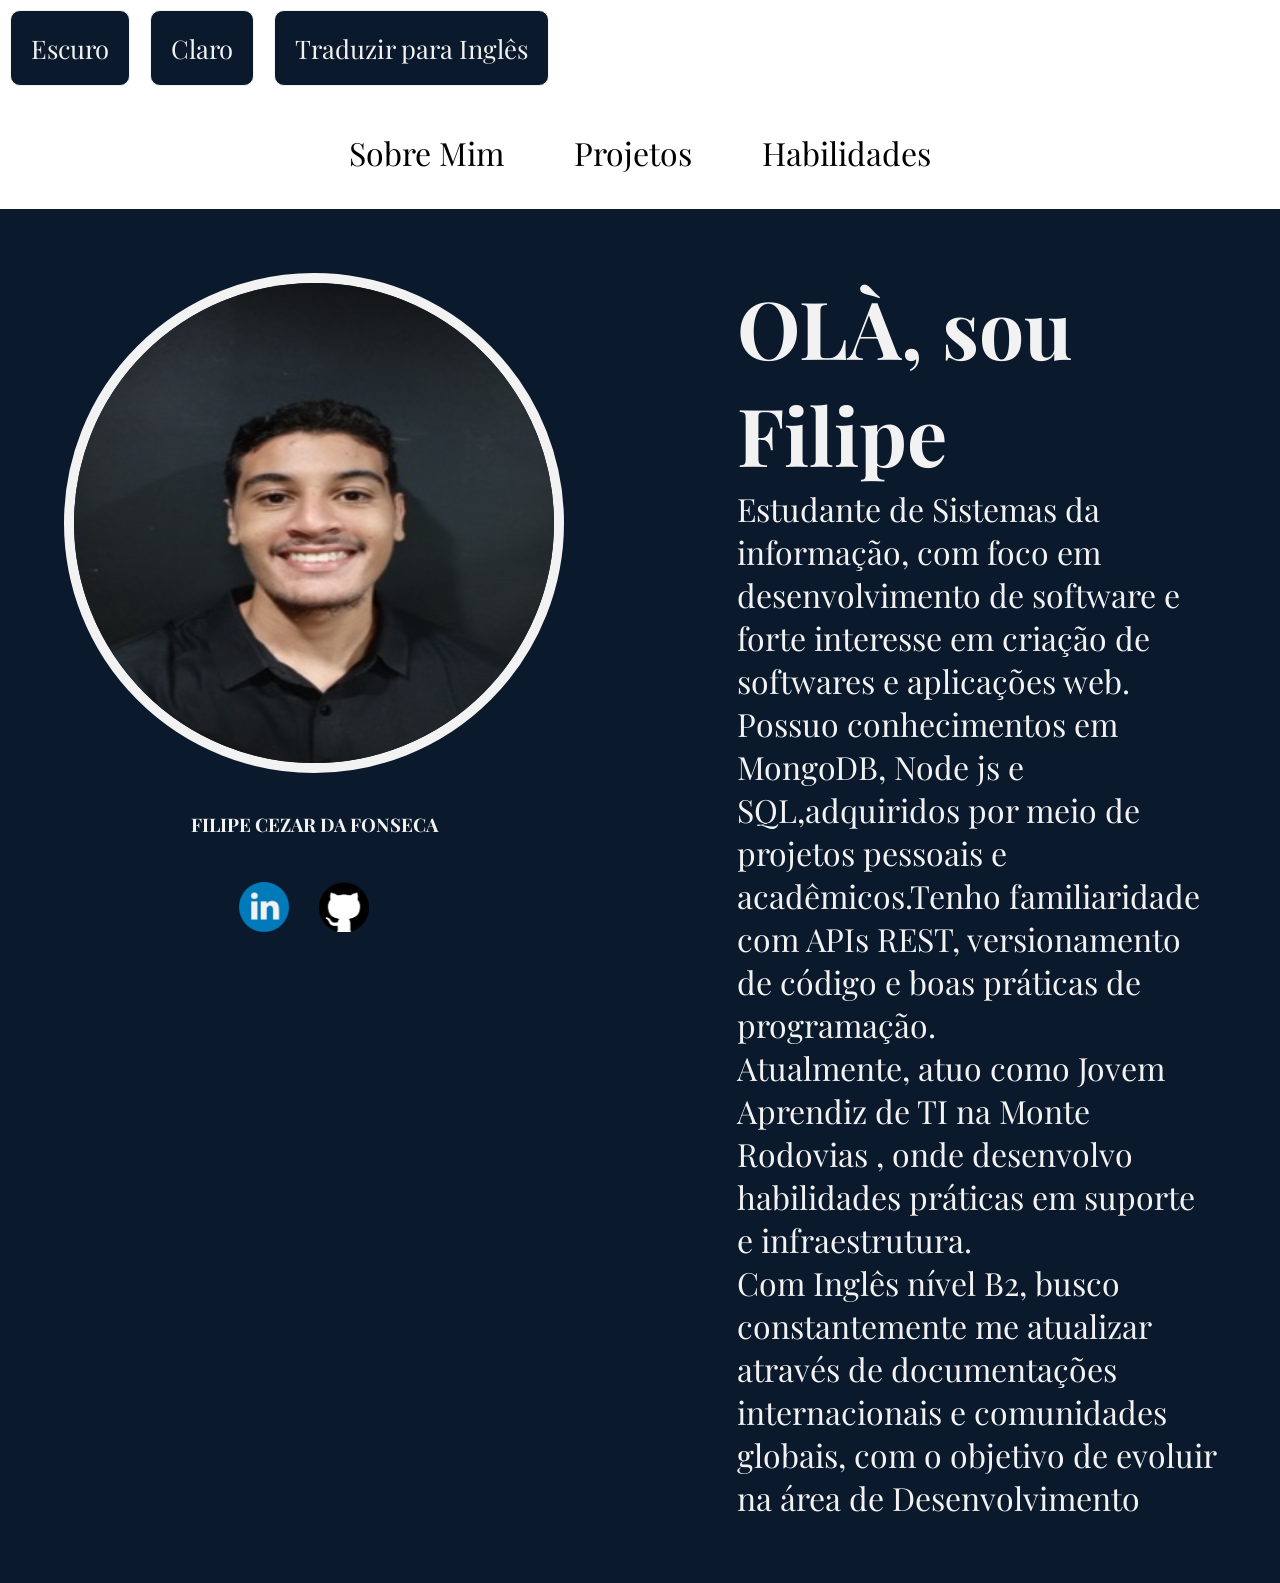
==== index.html @ 34252047 "atualizando" ====
<!DOCTYPE html>
<html lang="pt-br">
<head>
    <meta charset="UTF-8">
    <meta name="viewport" content="width=device-width, initial-scale=1.0">
    <title>Portfolio</title>
    <link rel="stylesheet" href="style.css">
</head>
<body>
    <header> 
             <div class="botoes">
                <div class="dark-mode">
                    <button id="btn_dark">Escuro</button>
                </div>
                <div class="light-mode">
                    <button id="btn_light">Claro</button>
                </div>

             <div class="btn_translate">
                 <button id="translate">Traduzir para Inglês</button>
            </div>

            </div>
            <div id="cab" class="cab">
            <a href="#">
                <div class="aba" id="sobremim">Sobre Mim</div>
            </a>

            <a href="#">
                <div class="aba" id="projetos">Projetos</div>
            </a>

            <a href="#">
                <div class="aba" id="habilidades">Habilidades</div>
            </a>
        </div>
    </header>

    <main>
        <div class="meio">
            <div id="foto">
            <img src="imagens/fotofilipe.jpg" alt="arquivodeimagem" id="img">
            <h3 id="desc">FILIPE CEZAR DA FONSECA</h3>
            
        <div id="png">
                   <a href="https://www.linkedin.com/in/filipe-cezar-746954349/"><img src="imagens/fotolinkedin.png" alt="Linkedin" id="lg"></a>
                   <a href="https://github.com/Filipecezar00?tab=overview&from=2026-01-01&to=2026-01-21"><img src="imagens/fotogithub.png" alt="Github" id="lg" ></a>
            </div>
     </div>
            
             <div id="texto">
                <h1 id="ola">OLÀ, sou Filipe</h1>
                 <!-- <h1 id="titulo">Estagiário em Desenvolvimento</h1> <br> -->
                    <p id="apr">  Estudante de Sistemas da informação, com foco em desenvolvimento de software e forte interesse em criação de softwares e aplicações web. Possuo conhecimentos em MongoDB, Node js e SQL,adquiridos por meio de projetos pessoais e acadêmicos.Tenho familiaridade com APIs REST, versionamento de código e boas práticas de programação.<br> Atualmente, atuo como Jovem Aprendiz de TI na Monte Rodovias , onde desenvolvo habilidades práticas em suporte e infraestrutura. <br>Com Inglês nível B2, busco constantemente me atualizar através de documentações internacionais e comunidades globais, com o objetivo de evoluir na área de Desenvolvimento</p> 
             </div>
        </div>
         
    </main>
    <footer>
         
    </footer>

<script src="main.js"></script>
</body>
</html>
---- style.css ----
@import url('https://fonts.googleapis.com/css2?family=Playfair+Display:ital,wght@0,400..900;1,400..900&display=swap');
*{
    font-family: "Playfair Display", serif;
    border: none;
    box-sizing: border-box;
    margin: 0px;
    padding: 0px;

}

.dark-page{
    background-color: #0B192C;
    color: #F2F2F2;
}

.light-page{
    background-color: #F2F2F2;
    color: #0B192C;
}

.botoes{
    display: flex;
    justify-content: left;
    align-items: left;
    flex-direction:row;
}
.dark-mode{
margin: 5px;
padding: 5px;
}
#btn_dark{
padding: 20px;
border: 1px solid  #F2F2F2;
border-radius: 10px;
background-color: #0B192C;
color: #F2F2F2;
font-size: 1.6em;
cursor: pointer;
}
.light-mode{
margin: 5px;
padding: 5px;
}
#btn_light{
padding: 20px;
border: 1px solid #F2F2F2;
border-radius: 10px;
background-color: #0B192C;
color: #F2F2F2;
font-size: 1.6em; 
cursor: pointer;

}
.btn_translate{
margin: 5px;
padding: 5px;
}
#translate{
padding: 20px;
border: 1px solid #F2F2F2;
border-radius: 10px;
background-color: #0B192C;
color: #F2F2F2;
font-size: 1.6em;
cursor: pointer ;
}

.cab{
    display: flex;
    flex-direction: row;
    flex-wrap: nowrap;
     align-items: center;
     justify-items: center;
     justify-content: center;
  
}

.aba{
    margin: 25px;
    padding: 10px;
    font-size:2pc;
}

.meio{
 background-color:#0B192C;
 display: flex;
 flex-direction: row;
 flex-wrap: nowrap;
  justify-content:center;
  padding: 5%;
  
}

#texto{
   margin-left: 15%; 
}

#ola{
    font-size: 5pc;
    color: #F2F2F2;
}
/* #titulo{
    font-size: 3pc;
  color: #F2F2F2;
} */

#apr{
    font-size: 2pc;
    color: #F2F2F2;
}

#png{
    display: flex;
    flex-direction:row;
    flex-wrap: nowrap;
    align-content:center;
    align-items:center;
    margin-left: 160px;
    margin-top: 25px;
}

#lg{
    width: 50px;
    height: 50px;
    margin: 15px;
}

#img{
    width: 500px;
    height: 500px;
    border-radius:50%;
    border: 10px solid #F2F2F2;
    transition: transform 0.3s ease-in-out;

}

#desc{
    text-align: center;
    padding: 5px;
    margin-top: 30px;
    color: #F2F2F2;
}

 img:hover{
    transform: translateY(-10px);
 }

a{
    text-decoration: none;
    color: black;
}

@media (max-width: 768px) {
/*Tela de Celular*/
.cab{
    display: flex;
    flex-wrap:nowrap;
    flex-direction:row;
   text-align: center;
}

.aba{
     
    padding:0px;
   text-align: center;
 
}

#img{
    width: 300px;
    height: 300px;
    border: 2px solid black;
     
}
#png{
    display: flex;
    flex-direction:row;
    flex-wrap: nowrap;
}

#lg{
    width: 50px;
    height: 50px;
    margin: 10px;
}

#texto{
    padding: 20px;
}

#ola{
    font-size: 2pc;
    padding: 5px;
    margin-right: 10%;
}
/* #titulo{
    font-size: 1pc;
    padding: 10px;
     text-align: left;
     margin-right: 10%;
} */
#desc{
    font-size: 1pc;
    margin-right: 10%;
}

#apr{
  font-size: 1pc;
  margin-right: 10%;
}


 .meio{
    
    display:flex;
    flex-direction:row-reverse;
    flex-wrap: wrap;
    
 }

}

@media (max-width:1100px){
/*Tablet */

.cab{
   display: flex;
   flex-wrap:nowrap;
   flex-direction:row;
   text-align: center;
   color: #0B192C;
   width: 450px;
}

.botoes{
margin-left: 8px;
}

#btn_light{
font-size: 1.0em;

}
#btn_dark{
font-size: 1.0em;

}
#translate{
font-size: 0.9em;

}


.aba{  
   padding:0px;
   text-align: center;
   font-size: 1.2em;

}

#img{
    width: 300px;
    height: 300px;
    border: 2px solid #F2F2F2 ;
     
}
#png{
    display: flex;
    flex-direction:row;
    flex-wrap: nowrap;
    margin-left: 25px;

}

#lg{
    width: 50px;
    height: 50px;
    margin: 10px;
}

#texto{
    padding: 20px;
}

#ola{
    font-size: 2pc;
    padding: 5px;
    margin-right: 10%;
    color: #F2F2F2;
}
/* #titulo{
    font-size: 1pc;
    padding: 10px;
    text-align: left;
    margin-right: 10%;
    color: #F2F2F2;
} */
#desc{
    font-size: 1pc;
    margin-right: 12%;
    color: #F2F2F2;
}

#apr{
  font-size: 1pc;
  margin-right: 10%;
  color: #F2F2F2;
}


 .meio{
    display:flex;
    flex-direction:row-reverse;
    flex-wrap: wrap;
    width: 496px;
 }
}
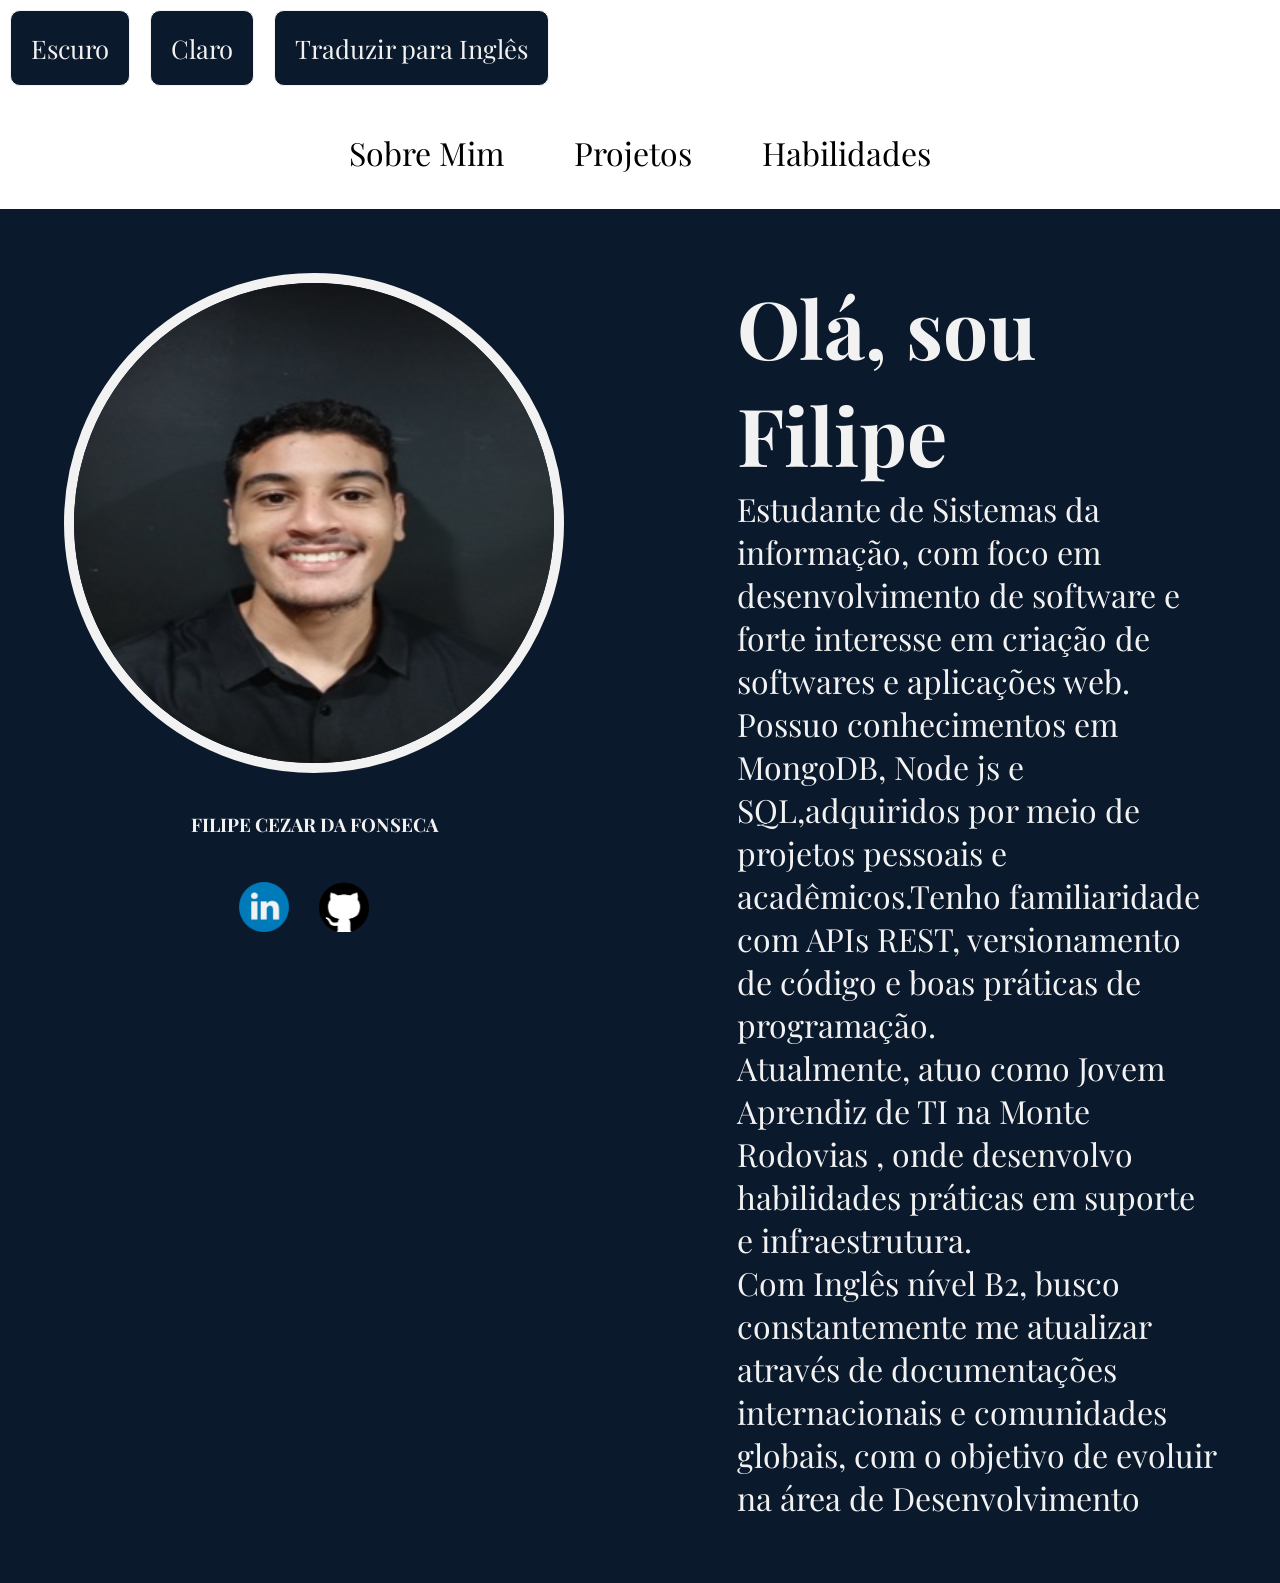
==== commit 9a2384bb: "atualizando" ====
--- a/index.html
+++ b/index.html
@@ -22,11 +22,11 @@
 
             </div>
             <div id="cab" class="cab">
-            <a href="#">
+            <a href="index.html">
                 <div class="aba" id="sobremim">Sobre Mim</div>
             </a>
 
-            <a href="#">
+            <a href="projetos.html">
                 <div class="aba" id="projetos">Projetos</div>
             </a>
 
@@ -49,7 +49,7 @@
      </div>
             
              <div id="texto">
-                <h1 id="ola">OLÀ, sou Filipe</h1>
+                <h1 id="ola">Olá, sou Filipe</h1>
                  <!-- <h1 id="titulo">Estagiário em Desenvolvimento</h1> <br> -->
                     <p id="apr">  Estudante de Sistemas da informação, com foco em desenvolvimento de software e forte interesse em criação de softwares e aplicações web. Possuo conhecimentos em MongoDB, Node js e SQL,adquiridos por meio de projetos pessoais e acadêmicos.Tenho familiaridade com APIs REST, versionamento de código e boas práticas de programação.<br> Atualmente, atuo como Jovem Aprendiz de TI na Monte Rodovias , onde desenvolvo habilidades práticas em suporte e infraestrutura. <br>Com Inglês nível B2, busco constantemente me atualizar através de documentações internacionais e comunidades globais, com o objetivo de evoluir na área de Desenvolvimento</p> 
              </div>
--- a/style.css
+++ b/style.css
@@ -8,6 +8,40 @@
 
 }
 
+
+#projetos{
+    display: flex;
+    flex-direction: column;
+    align-items: center;
+}
+
+#imagem2{
+width: 726px;
+height: 310px;
+}
+#projeto2{
+margin: 10pc;
+}
+
+#smallProject1{
+    color: #F2F2F2;
+
+}
+#smallProject2{
+    color: #F2F2F2;
+}
+#ferramentas1{
+    color: #F2F2F2;
+}
+#ferramentas2{
+    color: #F2F2F2;
+}
+#linkProjetos1{
+    color: #F2F2F2;
+}
+#linkProjetos2{
+    color: #F2F2F2;
+}
 .dark-page{
     background-color: #0B192C;
     color: #F2F2F2;
@@ -215,7 +249,6 @@
     display:flex;
     flex-direction:row-reverse;
     flex-wrap: wrap;
-    
  }
 
 }
@@ -230,10 +263,11 @@
    text-align: center;
    color: #0B192C;
    width: 450px;
+  margin-left: 250px;
 }
 
 .botoes{
-margin-left: 8px;
+margin-left: 25px;
 }
 
 #btn_light{
@@ -267,7 +301,7 @@
     display: flex;
     flex-direction:row;
     flex-wrap: nowrap;
-    margin-left: 25px;
+    margin-left: 80px;
 
 }
 
@@ -298,6 +332,7 @@
     font-size: 1pc;
     margin-right: 12%;
     color: #F2F2F2;
+    margin-left: 13%;
 }
 
 #apr{
@@ -311,7 +346,7 @@
     display:flex;
     flex-direction:row-reverse;
     flex-wrap: wrap;
-    width: 496px;
+    width: 62,5pc;
  }
 }
 
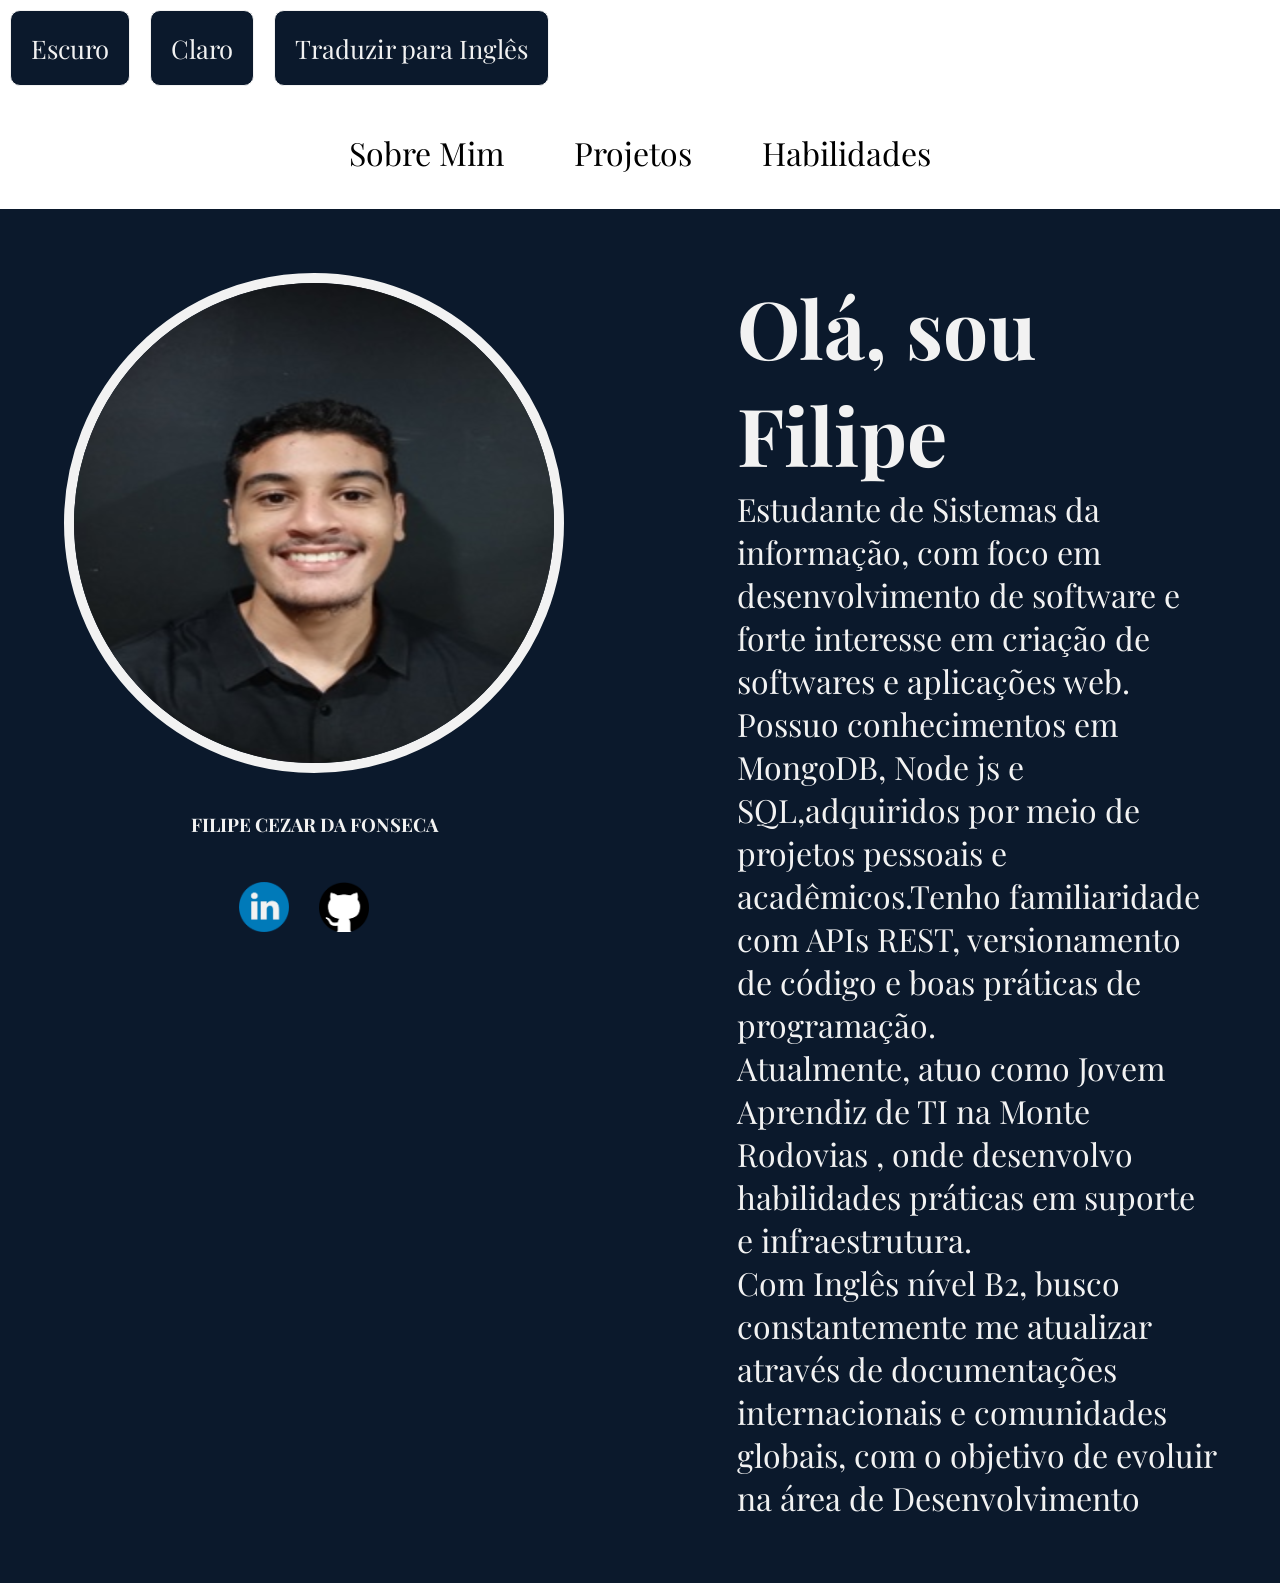
==== commit 0d5934ad: "atualizando" ====
--- a/index.html
+++ b/index.html
@@ -21,7 +21,7 @@
             </div>
 
             </div>
-            <div id="cab" class="cab">
+            <div class="cab">
             <a href="index.html">
                 <div class="aba" id="sobremim">Sobre Mim</div>
             </a>
@@ -30,7 +30,7 @@
                 <div class="aba" id="projetos">Projetos</div>
             </a>
 
-            <a href="#">
+            <a href="skills.html">
                 <div class="aba" id="habilidades">Habilidades</div>
             </a>
         </div>
@@ -43,8 +43,8 @@
             <h3 id="desc">FILIPE CEZAR DA FONSECA</h3>
             
         <div id="png">
-                   <a href="https://www.linkedin.com/in/filipe-cezar-746954349/"><img src="imagens/fotolinkedin.png" alt="Linkedin" id="lg"></a>
-                   <a href="https://github.com/Filipecezar00?tab=overview&from=2026-01-01&to=2026-01-21"><img src="imagens/fotogithub.png" alt="Github" id="lg" ></a>
+                   <a href="https://www.linkedin.com/in/filipe-cezar-746954349/"><img src="imagens/fotolinkedin.png" alt="Linkedin" class="lg"></a>
+                   <a href="https://github.com/Filipecezar00?tab=overview&from=2026-01-01&to=2026-01-21"><img src="imagens/fotogithub.png" alt="Github" class="lg" ></a>
             </div>
      </div>
             
--- a/style.css
+++ b/style.css
@@ -153,10 +153,11 @@
     margin-top: 25px;
 }
 
-#lg{
+.lg{
     width: 50px;
     height: 50px;
     margin: 15px;
+    border-radius: 10px;
 }
 
 #img{
@@ -165,7 +166,6 @@
     border-radius:50%;
     border: 10px solid #F2F2F2;
     transition: transform 0.3s ease-in-out;
-
 }
 
 #desc{
@@ -187,17 +187,28 @@
 @media (max-width: 768px) {
 /*Tela de Celular*/
 .cab{
-    display: flex;
-    flex-wrap:nowrap;
-    flex-direction:row;
-   text-align: center;
+   display: flex; 
+   flex-wrap:wrap;
+   flex-direction:row;
+   text-align: left;
+   align-items: left;  
+   justify-content: center;
+   font-size: small;
+}
+
+
+
+.botoes{
+    display: flex;
+    justify-content: center;
+    align-items: center;
+    flex-direction: row;
+    flex-wrap: wrap;
 }
 
 .aba{
-     
-    padding:0px;
-   text-align: center;
- 
+   padding:0px;
+   flex-wrap: wrap;
 }
 
 #img{
@@ -245,11 +256,54 @@
 
 
  .meio{
-    
+    width:100pc;
     display:flex;
-    flex-direction:row-reverse;
+    flex-direction:column;
     flex-wrap: wrap;
  }
+
+#imagem1{
+width: 300px;
+height: 115px;
+margin-right: 30px;
+}
+#imagem2{
+width: 300px;
+height: 115px;
+margin-right: 30px;
+}
+
+#smallProject1{
+    color: #F2F2F2;
+    font-size: 1.0pc;
+
+}
+#smallProject2{
+    color: #F2F2F2;
+    font-size: 1.0pc;
+
+}
+#ferramentas1{
+    color: #F2F2F2;
+    font-size: 1.0pc;
+
+}
+#ferramentas2{
+    color: #F2F2F2;
+    font-size: 1.0pc;
+
+}
+#linkProjetos1{
+    color: #F2F2F2;
+    font-size: 1.0pc;
+
+}
+#linkProjetos2{
+    color: #F2F2F2;
+    font-size: 1.0pc;
+
+}
+
 
 }
 
@@ -262,8 +316,8 @@
    flex-direction:row;
    text-align: center;
    color: #0B192C;
-   width: 450px;
-  margin-left: 250px;
+   /* width: 450px;
+  margin-left: 250px; */
 }
 
 .botoes{
@@ -346,7 +400,8 @@
     display:flex;
     flex-direction:row-reverse;
     flex-wrap: wrap;
-    width: 62,5pc;
+    width: 100%;
+
  }
 }
 
